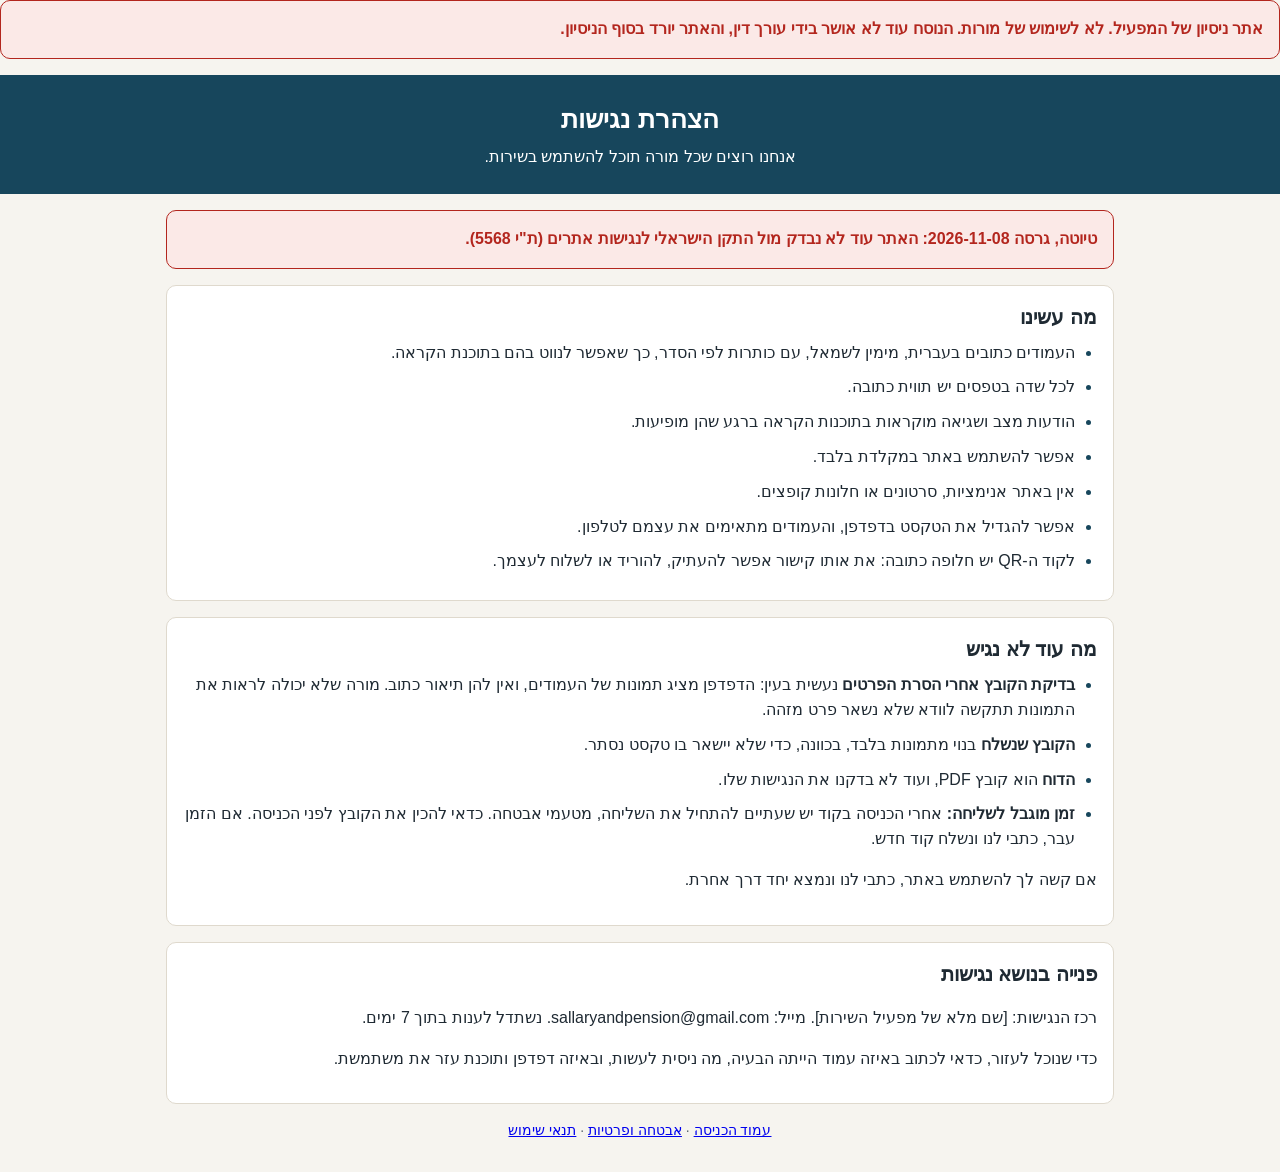
==== accessibility.html @ b9b32228 "Add files via upload" ====
<!doctype html>
<html lang="he" dir="rtl">
<head>
<meta charset="utf-8">
<meta name="robots" content="noindex, nofollow">
<meta name="viewport" content="width=device-width, initial-scale=1">
<meta name="referrer" content="no-referrer">
<!-- A page of text only: no scripts and no network. -->
<meta http-equiv="Content-Security-Policy" content="default-src 'none'; style-src 'self'; img-src 'self'; form-action 'none'; base-uri 'none'">
<title>הצהרת נגישות</title>
<link rel="stylesheet" href="style.css">
</head>
<body>
<section class="draft">אתר ניסיון של המפעיל. לא לשימוש של מורות. הנוסח עוד לא אושר בידי עורך דין, והאתר יורד בסוף הניסיון.</section>
<!-- Write only what was actually done. Don't claim conformance with ת"י 5568 until a check against it was made and
     its date is written here (נוהל_ציות_משפטי.md, sections 6 and 8). Whether the regulations apply to a free
     service run by one person is a question for the lawyer (פרטיות_ואבטחה_לקחים_מתלושי.md, item 8). -->
<header>
  <h1>הצהרת נגישות</h1>
  <p>אנחנו רוצים שכל מורה תוכל להשתמש בשירות.</p>
</header>
<main>
  <section class="draft">טיוטה, גרסה 2026-11-08: האתר עוד לא נבדק מול התקן הישראלי לנגישות אתרים (ת"י 5568).</section>

  <section>
    <h2>מה עשינו</h2>
    <ul class="points">
      <li>העמודים כתובים בעברית, מימין לשמאל, עם כותרות לפי הסדר, כך שאפשר לנווט בהם בתוכנת הקראה.</li>
      <li>לכל שדה בטפסים יש תווית כתובה.</li>
      <li>הודעות מצב ושגיאה מוקראות בתוכנות הקראה ברגע שהן מופיעות.</li>
      <li>אפשר להשתמש באתר במקלדת בלבד.</li>
      <li>אין באתר אנימציות, סרטונים או חלונות קופצים.</li>
      <li>אפשר להגדיל את הטקסט בדפדפן, והעמודים מתאימים את עצמם לטלפון.</li>
      <li>לקוד ה-QR יש חלופה כתובה: את אותו קישור אפשר להעתיק, להוריד או לשלוח לעצמך.</li>
    </ul>
  </section>

  <section>
    <h2>מה עוד לא נגיש</h2>
    <ul class="points">
      <li><strong>בדיקת הקובץ אחרי הסרת הפרטים</strong> נעשית בעין: הדפדפן מציג תמונות של העמודים, ואין להן תיאור כתוב. מורה שלא יכולה לראות את התמונות תתקשה לוודא שלא נשאר פרט מזהה.</li>
      <li><strong>הקובץ שנשלח</strong> בנוי מתמונות בלבד, בכוונה, כדי שלא יישאר בו טקסט נסתר.</li>
      <li><strong>הדוח</strong> הוא קובץ PDF, ועוד לא בדקנו את הנגישות שלו.</li>
      <li><strong>זמן מוגבל לשליחה:</strong> אחרי הכניסה בקוד יש שעתיים להתחיל את השליחה, מטעמי אבטחה. כדאי להכין את הקובץ לפני הכניסה. אם הזמן עבר, כתבי לנו ונשלח קוד חדש.</li>
    </ul>
    <p>אם קשה לך להשתמש באתר, כתבי לנו ונמצא יחד דרך אחרת.</p>
  </section>

  <section>
    <h2>פנייה בנושא נגישות</h2>
    <p>רכז הנגישות: [שם מלא של מפעיל השירות]. מייל: <span dir="ltr">sallaryandpension@gmail.com</span>. נשתדל לענות בתוך 7 ימים.</p>
    <p>כדי שנוכל לעזור, כדאי לכתוב באיזה עמוד הייתה הבעיה, מה ניסית לעשות, ובאיזה דפדפן ותוכנת עזר את משתמשת.</p>
  </section>

  <p class="footer-links"><a href="index.html">עמוד הכניסה</a> · <a href="privacy.html">אבטחה ופרטיות</a> · <a href="terms.html">תנאי שימוש</a></p>
</main>
</body>
</html>
---- style.css ----
:root { --bg: #f6f4ef; --card: #fff; --ink: #1f2a33; --muted: #5b6770; --line: #dfd9cd; --brand: #17465c;
  --gap: #b3261e; --review: #9a6700; --ok: #1a7f4b; --none: #5b6770; }
* { box-sizing: border-box; }
[hidden] { display: none !important; } /* label and a.button set display, which would otherwise beat the attribute. */
body { margin: 0; background: var(--bg); color: var(--ink); font: 16px/1.55 "Segoe UI", Arial, sans-serif; }
header { background: var(--brand); color: #fff; padding: 24px 16px; text-align: center; }
header h1 { margin: 0 0 6px; font-size: 26px; }
header p { margin: 0; }
main { max-width: 980px; margin: 0 auto; padding: 16px; }
section { background: var(--card); border: 1px solid var(--line); border-radius: 10px; padding: 16px; margin-bottom: 16px; }
h2 { margin: 0 0 8px; font-size: 20px; }
h3 { margin: 20px 0 6px; font-size: 17px; }
.notice { background: #fbf6e9; }
.hint { color: var(--muted); margin: 0 0 12px; font-size: 14px; }
.grid { display: grid; grid-template-columns: repeat(auto-fit, minmax(240px, 1fr)); gap: 12px; }
label { display: flex; flex-direction: column; gap: 4px; font-size: 14px; }
select, input[type="month"], input[type="file"], button { font: inherit; padding: 8px; border: 1px solid var(--line); border-radius: 6px; background: #fff; color: inherit; max-width: 100%; }
button { background: var(--brand); color: #fff; border: 0; cursor: pointer; margin-top: 16px; padding: 10px 16px; }
button:focus-visible, select:focus-visible, input:focus-visible { outline: 3px solid #6aa7c4; outline-offset: 2px; }
.cards { display: grid; grid-template-columns: repeat(auto-fit, minmax(130px, 1fr)); gap: 10px; margin-bottom: 12px; }
.card { border: 1px solid var(--line); border-radius: 8px; padding: 10px; text-align: center; }
.card b { display: block; font-size: 26px; }
.table-wrap { overflow-x: auto; margin-top: 12px; }
table { border-collapse: collapse; width: 100%; font-size: 14px; }
th, td { border-bottom: 1px solid var(--line); padding: 8px 6px; text-align: right; vertical-align: top; }
th { background: #efeadf; white-space: nowrap; }
td.num { direction: ltr; text-align: right; white-space: nowrap; }
.s-gap { color: var(--gap); font-weight: 600; }
.s-review { color: var(--review); font-weight: 600; }
.s-ok { color: var(--ok); }
.s-not_checked { color: var(--none); }
#status.error { color: var(--gap); font-weight: 600; }
img.page { display: block; width: 100%; max-width: 820px; margin: 12px auto; border: 1px solid var(--line); background: #fff; }
label.check { flex-direction: row; align-items: center; gap: 8px; margin-top: 12px; }
button:disabled { opacity: .5; cursor: not-allowed; }
input[type="text"], input[type="email"], input[type="tel"] { font: inherit; padding: 8px; border: 1px solid var(--line); border-radius: 6px; background: #fff; color: inherit; width: 100%; }
a.button { display: inline-block; background: var(--brand); color: #fff; border-radius: 6px; margin-top: 16px; padding: 10px 16px; text-decoration: none; }
a:focus-visible { outline: 3px solid #6aa7c4; outline-offset: 2px; }
.actions { display: flex; flex-wrap: wrap; gap: 8px; }
.link-box { background: #efeadf; border-radius: 6px; padding: 10px; overflow-wrap: anywhere; font-family: Consolas, monospace; font-size: 14px; }
canvas.qr { display: block; width: 220px; max-width: 100%; height: auto; margin: 16px auto 8px; }
progress { display: block; width: 100%; margin-top: 12px; }
.fields { display: grid; gap: 12px; max-width: 420px; }
.trap { position: absolute; width: 1px; height: 1px; overflow: hidden; clip-path: inset(50%); opacity: 0; pointer-events: none; } /* Moving it off screen would widen a right-to-left page. */
.draft { background: #fbe9e7; border: 1px solid var(--gap); color: var(--gap); font-weight: 600; }
.consent p { margin: 0 0 10px; }
ul.points, ol.steps { margin: 0; padding-inline-start: 22px; }
ul.points li, ol.steps li { margin-bottom: 10px; }
ul.points li::marker { color: var(--brand); }
ol.steps li::marker { color: var(--brand); font-weight: 700; }
.footer-links { text-align: center; font-size: 14px; color: var(--muted); }
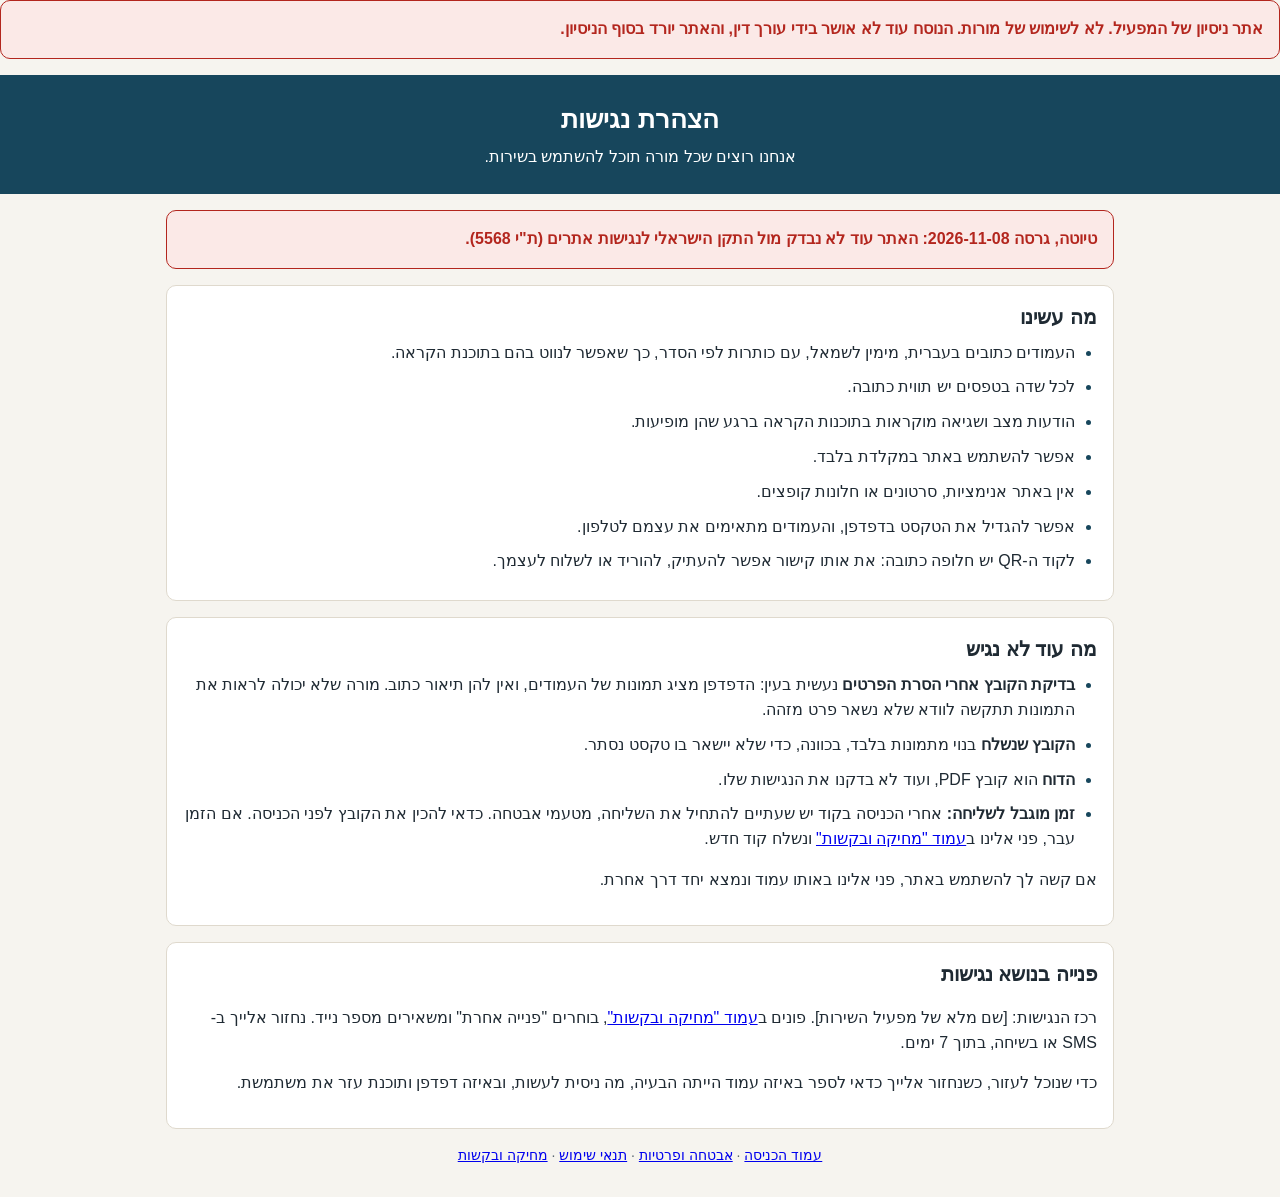
==== commit 4c0ce3e0: "Add files via upload" ====
--- a/accessibility.html
+++ b/accessibility.html
@@ -41,18 +41,18 @@
       <li><strong>בדיקת הקובץ אחרי הסרת הפרטים</strong> נעשית בעין: הדפדפן מציג תמונות של העמודים, ואין להן תיאור כתוב. מורה שלא יכולה לראות את התמונות תתקשה לוודא שלא נשאר פרט מזהה.</li>
       <li><strong>הקובץ שנשלח</strong> בנוי מתמונות בלבד, בכוונה, כדי שלא יישאר בו טקסט נסתר.</li>
       <li><strong>הדוח</strong> הוא קובץ PDF, ועוד לא בדקנו את הנגישות שלו.</li>
-      <li><strong>זמן מוגבל לשליחה:</strong> אחרי הכניסה בקוד יש שעתיים להתחיל את השליחה, מטעמי אבטחה. כדאי להכין את הקובץ לפני הכניסה. אם הזמן עבר, כתבי לנו ונשלח קוד חדש.</li>
+      <li><strong>זמן מוגבל לשליחה:</strong> אחרי הכניסה בקוד יש שעתיים להתחיל את השליחה, מטעמי אבטחה. כדאי להכין את הקובץ לפני הכניסה. אם הזמן עבר, פני אלינו ב<a href="delete.html">עמוד "מחיקה ובקשות"</a> ונשלח קוד חדש.</li>
     </ul>
-    <p>אם קשה לך להשתמש באתר, כתבי לנו ונמצא יחד דרך אחרת.</p>
+    <p>אם קשה לך להשתמש באתר, פני אלינו באותו עמוד ונמצא יחד דרך אחרת.</p>
   </section>
 
   <section>
     <h2>פנייה בנושא נגישות</h2>
-    <p>רכז הנגישות: [שם מלא של מפעיל השירות]. מייל: <span dir="ltr">sallaryandpension@gmail.com</span>. נשתדל לענות בתוך 7 ימים.</p>
-    <p>כדי שנוכל לעזור, כדאי לכתוב באיזה עמוד הייתה הבעיה, מה ניסית לעשות, ובאיזה דפדפן ותוכנת עזר את משתמשת.</p>
+    <p>רכז הנגישות: [שם מלא של מפעיל השירות]. פונים ב<a href="delete.html">עמוד "מחיקה ובקשות"</a>, בוחרים "פנייה אחרת" ומשאירים מספר נייד. נחזור אלייך ב-SMS או בשיחה, בתוך 7 ימים.</p>
+    <p>כדי שנוכל לעזור, כשנחזור אלייך כדאי לספר באיזה עמוד הייתה הבעיה, מה ניסית לעשות, ובאיזה דפדפן ותוכנת עזר את משתמשת.</p>
   </section>
 
-  <p class="footer-links"><a href="index.html">עמוד הכניסה</a> · <a href="privacy.html">אבטחה ופרטיות</a> · <a href="terms.html">תנאי שימוש</a></p>
+  <p class="footer-links"><a href="index.html">עמוד הכניסה</a> · <a href="privacy.html">אבטחה ופרטיות</a> · <a href="terms.html">תנאי שימוש</a> · <a href="delete.html">מחיקה ובקשות</a></p>
 </main>
 </body>
 </html>
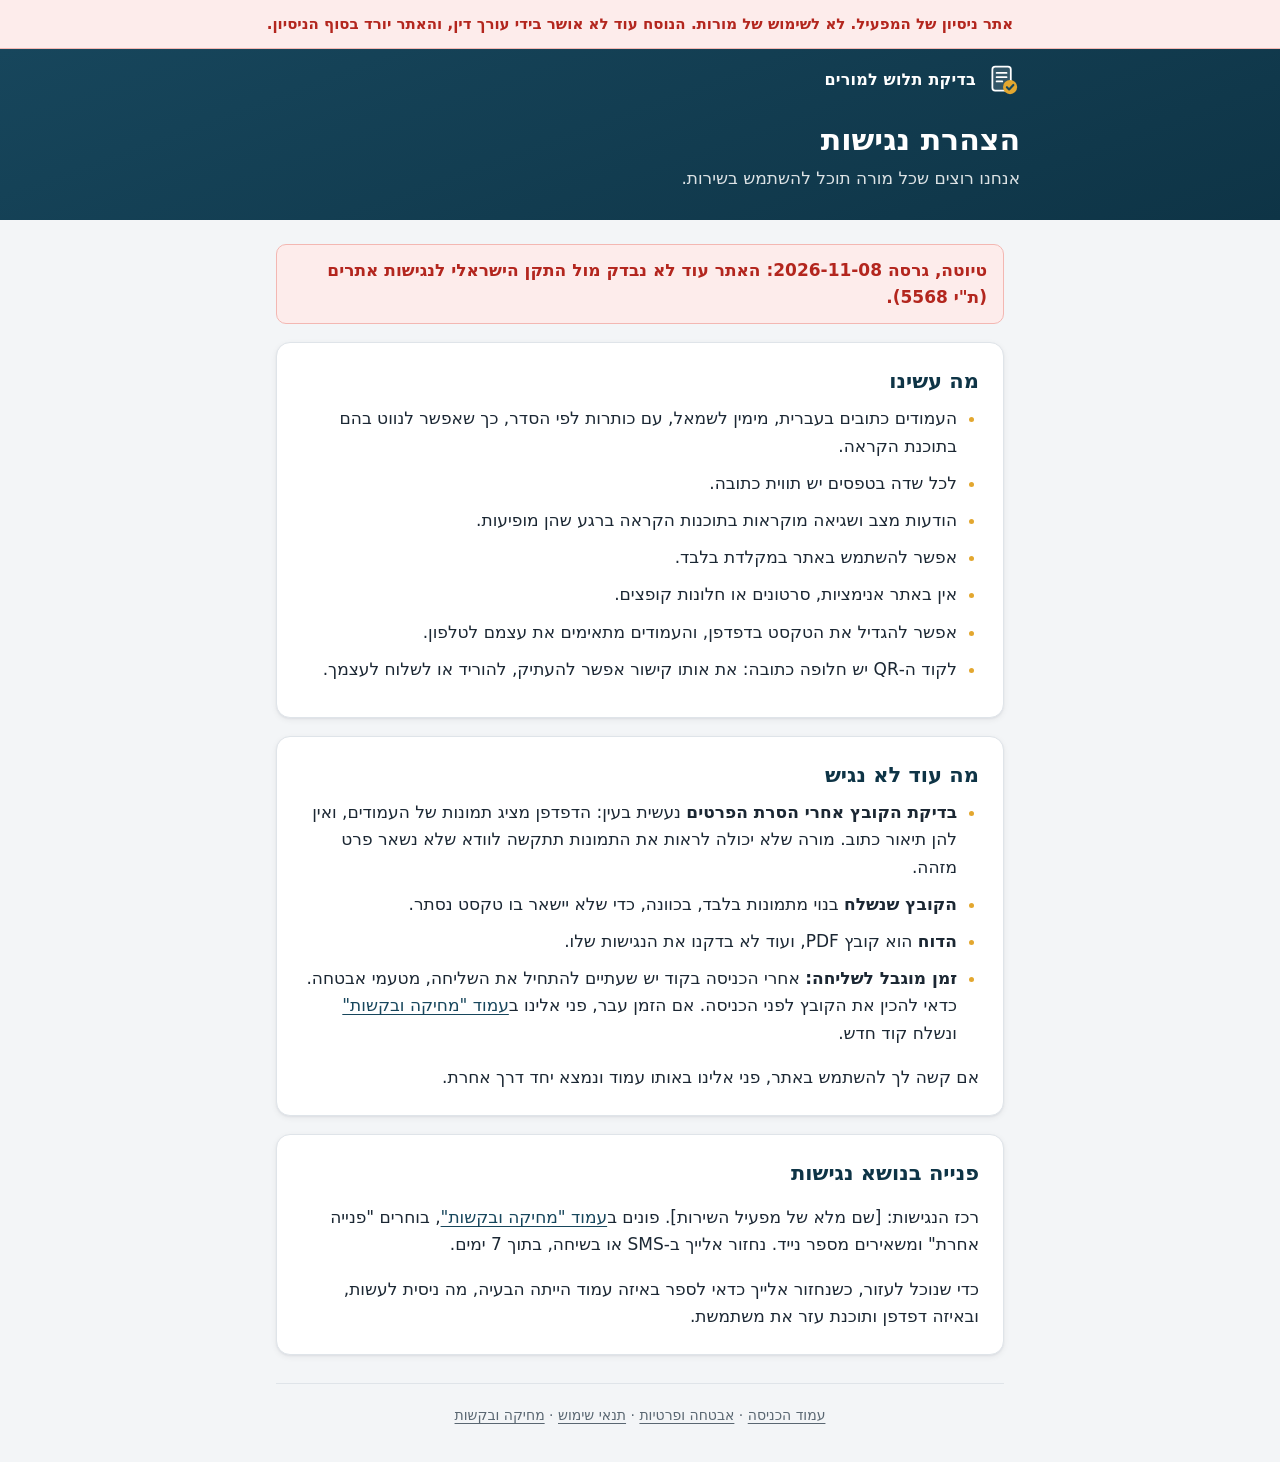
==== commit 5702ae8e: "Add files via upload" ====
--- a/accessibility.html
+++ b/accessibility.html
@@ -16,6 +16,7 @@
      its date is written here (נוהל_ציות_משפטי.md, sections 6 and 8). Whether the regulations apply to a free
      service run by one person is a question for the lawyer (פרטיות_ואבטחה_לקחים_מתלושי.md, item 8). -->
 <header>
+  <div class="brandbar"><img src="logo.svg" alt="" width="34" height="34"><span>בדיקת תלוש למורים</span></div>
   <h1>הצהרת נגישות</h1>
   <p>אנחנו רוצים שכל מורה תוכל להשתמש בשירות.</p>
 </header>
--- a/style.css
+++ b/style.css
@@ -1,51 +1,236 @@
-:root { --bg: #f6f4ef; --card: #fff; --ink: #1f2a33; --muted: #5b6770; --line: #dfd9cd; --brand: #17465c;
-  --gap: #b3261e; --review: #9a6700; --ok: #1a7f4b; --none: #5b6770; }
+/* One stylesheet for every page. System fonts only: a web font would add a provider that sees the teachers' IP
+   address, and the CSP allows styles from this site alone (no inline styles either). */
+:root {
+  --bg: #f3f5f7; --card: #fff; --ink: #1b2733; --muted: #5a6772; --line: #dfe4e9; --line-strong: #c5cdd5;
+  --brand: #17465c; --brand-dark: #0e3446; --brand-soft: #e7f0f4; --brand-ring: #9cc3d5;
+  --accent: #e3a72f; --accent-soft: #fff5df;
+  --gap: #b3261e; --gap-soft: #fdeceb; --review: #8a5a00; --ok: #1a7f4b; --ok-soft: #e7f5ee; --none: #5a6772;
+  --radius: 14px; --radius-sm: 10px;
+  --shadow: 0 1px 2px rgba(16, 24, 40, .05), 0 2px 6px rgba(16, 24, 40, .06);
+}
 * { box-sizing: border-box; }
 [hidden] { display: none !important; } /* label and a.button set display, which would otherwise beat the attribute. */
-body { margin: 0; background: var(--bg); color: var(--ink); font: 16px/1.55 "Segoe UI", Arial, sans-serif; }
-header { background: var(--brand); color: #fff; padding: 24px 16px; text-align: center; }
-header h1 { margin: 0 0 6px; font-size: 26px; }
-header p { margin: 0; }
-main { max-width: 980px; margin: 0 auto; padding: 16px; }
-section { background: var(--card); border: 1px solid var(--line); border-radius: 10px; padding: 16px; margin-bottom: 16px; }
-h2 { margin: 0 0 8px; font-size: 20px; }
-h3 { margin: 20px 0 6px; font-size: 17px; }
-.notice { background: #fbf6e9; }
-.hint { color: var(--muted); margin: 0 0 12px; font-size: 14px; }
+
+body {
+  margin: 0; background: var(--bg); color: var(--ink);
+  font: 17px/1.6 system-ui, "Segoe UI", "Noto Sans Hebrew", Arial, sans-serif;
+  -webkit-text-size-adjust: 100%;
+}
+a { color: var(--brand); text-underline-offset: 3px; }
+a:hover { color: var(--brand-dark); }
+strong { font-weight: 650; }
+
+/* Header: brand bar, page title, and on the five steps a step bar. */
+header {
+  background: linear-gradient(160deg, var(--brand) 0%, var(--brand-dark) 100%); color: #fff;
+  padding: 0 16px 28px;
+}
+header > * { max-width: 760px; margin-inline: auto; }
+.brandbar { display: flex; align-items: center; gap: 10px; padding: 14px 0 18px; font-weight: 650; font-size: 16px; letter-spacing: .2px; }
+.brandbar img { width: 34px; height: 34px; }
+header h1 { margin: 6px auto 6px; font-size: 30px; line-height: 1.25; font-weight: 700; }
+header p { margin-top: 0; margin-bottom: 0; color: rgba(255, 255, 255, .86); }
+header p strong { color: #fff; }
+
+ol.stepper { list-style: none; display: flex; gap: 6px; padding: 0; margin-top: 22px; margin-bottom: 0; counter-reset: step; }
+ol.stepper li {
+  flex: 1; counter-increment: step; display: flex; flex-direction: column; align-items: center; gap: 6px;
+  font-size: 13px; color: rgba(255, 255, 255, .7); text-align: center; position: relative;
+}
+ol.stepper li::before {
+  content: counter(step); width: 30px; height: 30px; border-radius: 50%; display: grid; place-items: center;
+  font-weight: 700; font-size: 14px; border: 2px solid rgba(255, 255, 255, .45); color: #fff; background: transparent;
+  position: relative; z-index: 1;
+}
+ol.stepper li + li::after { /* The line to the previous step, which in right-to-left is on the right. */
+  content: ""; position: absolute; top: 15px; inset-inline-end: calc(50% + 18px); width: calc(100% - 30px);
+  height: 2px; background: rgba(255, 255, 255, .3);
+}
+ol.stepper li.done { color: rgba(255, 255, 255, .9); }
+ol.stepper li.done::before { content: "✓"; background: rgba(255, 255, 255, .18); border-color: rgba(255, 255, 255, .8); }
+ol.stepper li[aria-current="step"] { color: #fff; font-weight: 650; }
+ol.stepper li[aria-current="step"]::before { background: var(--accent); border-color: var(--accent); color: var(--brand-dark); }
+
+/* Layout and cards. */
+main { max-width: 760px; margin: 0 auto; padding: 24px 16px 8px; }
+main.wide { max-width: 980px; }
+section {
+  background: var(--card); border: 1px solid var(--line); border-radius: var(--radius); box-shadow: var(--shadow);
+  padding: 24px; margin-bottom: 18px;
+}
+h2 { margin: 0 0 10px; font-size: 21px; line-height: 1.35; font-weight: 700; color: var(--brand-dark); }
+h3 { margin: 22px 0 6px; font-size: 17px; }
+section > p:last-child, section > ul:last-child, section > ol:last-child { margin-bottom: 0; }
+section > p:first-child { margin-top: 0; }
+.hint { color: var(--muted); margin: 0 0 14px; font-size: 15px; }
 .grid { display: grid; grid-template-columns: repeat(auto-fit, minmax(240px, 1fr)); gap: 12px; }
-label { display: flex; flex-direction: column; gap: 4px; font-size: 14px; }
-select, input[type="month"], input[type="file"], button { font: inherit; padding: 8px; border: 1px solid var(--line); border-radius: 6px; background: #fff; color: inherit; max-width: 100%; }
-button { background: var(--brand); color: #fff; border: 0; cursor: pointer; margin-top: 16px; padding: 10px 16px; }
-button:focus-visible, select:focus-visible, input:focus-visible { outline: 3px solid #6aa7c4; outline-offset: 2px; }
+
+/* Callouts. */
+.notice {
+  background: var(--accent-soft); border: 1px solid #f1d9a6; border-inline-start: 4px solid var(--accent);
+  border-radius: var(--radius-sm); padding: 14px 16px; margin: 12px 0;
+}
+.notice p { margin: 0 0 8px; }
+.notice p:last-child { margin-bottom: 0; }
+.notice.consent {
+  background: #f8fafb; border: 1px solid var(--line); border-inline-start: 4px solid var(--brand);
+  font-size: 15px; line-height: 1.65; margin-top: 0; margin-bottom: 24px;
+}
+.notice.consent h2 { font-size: 19px; }
+.draft {
+  background: var(--gap-soft); border: 1px solid #f3b7b2; color: var(--gap); font-weight: 600; box-shadow: none;
+  border-radius: var(--radius-sm); padding: 12px 16px;
+}
+body > .draft { border-radius: 0; border-width: 0 0 1px; margin: 0; text-align: center; font-size: 15px; }
+
+[role="status"]:not(:empty) {
+  background: var(--brand-soft); border-inline-start: 4px solid var(--brand); border-radius: var(--radius-sm);
+  padding: 10px 14px; margin: 14px 0 0; font-size: 15px;
+}
+[role="status"].error { background: var(--gap-soft); border-inline-start-color: var(--gap); color: var(--gap); font-weight: 600; }
+#status.error { color: var(--gap); font-weight: 600; }
+
+/* Forms. */
+label { display: flex; flex-direction: column; gap: 6px; font-size: 15px; font-weight: 600; color: var(--ink); }
+.fields { display: grid; gap: 16px; max-width: 440px; margin-top: 6px; }
+input[type="text"], input[type="email"], input[type="tel"], input[type="month"], select {
+  font: inherit; font-weight: 400; min-height: 48px; padding: 10px 14px; width: 100%; max-width: 100%;
+  border: 1.5px solid var(--line-strong); border-radius: var(--radius-sm); background: #fff; color: inherit;
+  transition: border-color .15s, box-shadow .15s;
+}
+input[type="text"]:hover, input[type="tel"]:hover, select:hover { border-color: #9aa7b3; }
+input:focus, select:focus { outline: none; border-color: var(--brand); box-shadow: 0 0 0 4px var(--brand-soft); }
+input[dir="ltr"] { text-align: left; }
+select { appearance: auto; }
+
+input[type="file"] {
+  font: inherit; font-size: 15px; width: 100%; max-width: 100%; padding: 22px 16px; color: var(--muted);
+  border: 2px dashed var(--line-strong); border-radius: var(--radius); background: #f8fafb; cursor: pointer;
+}
+input[type="file"]:hover { border-color: var(--brand); background: var(--brand-soft); }
+input[type="file"]::file-selector-button {
+  font: inherit; font-weight: 600; margin-inline-end: 14px; padding: 10px 18px; border-radius: var(--radius-sm);
+  border: 1.5px solid var(--brand); background: #fff; color: var(--brand); cursor: pointer;
+}
+
+/* The file field as a large choice area. The input stays focusable and clickable for keyboards and screen readers,
+   only out of sight; the label around it opens the picker. */
+label.dropzone {
+  position: relative; display: flex; flex-direction: column; align-items: center; gap: 4px; text-align: center;
+  padding: 30px 16px; border: 2px dashed var(--line-strong); border-radius: var(--radius); background: #f8fafb;
+  cursor: pointer; transition: border-color .15s, background .15s;
+}
+label.dropzone:hover, label.dropzone:focus-within { border-color: var(--brand); background: var(--brand-soft); }
+label.dropzone input { position: absolute; inset: 0; width: 100%; height: 100%; opacity: 0; cursor: pointer; }
+label.dropzone .dz-title {
+  display: inline-flex; align-items: center; min-height: 48px; padding: 11px 24px; border-radius: var(--radius-sm);
+  background: var(--brand); color: #fff; font-weight: 650;
+}
+label.dropzone .dz-hint { font-weight: 400; font-size: 14px; color: var(--muted); margin-top: 6px; }
+
+label.check {
+  flex-direction: row; align-items: flex-start; gap: 12px; margin-top: 16px; padding: 14px 16px;
+  font-weight: 500; line-height: 1.5; border: 1.5px solid var(--line); border-radius: var(--radius-sm);
+  background: #f8fafb; cursor: pointer;
+}
+label.check:hover { border-color: var(--line-strong); }
+label.check:has(input:checked) { border-color: var(--brand); background: var(--brand-soft); }
+label.check input { width: 20px; height: 20px; margin: 2px 0 0; flex: none; accent-color: var(--brand); cursor: pointer; }
+
+/* Buttons: the main action is filled, others in a row are outlined. */
+button, a.button {
+  font: inherit; font-weight: 650; display: inline-flex; align-items: center; justify-content: center; gap: 8px;
+  min-height: 48px; padding: 11px 24px; margin-top: 18px; border-radius: var(--radius-sm); border: 1.5px solid var(--brand);
+  background: var(--brand); color: #fff; cursor: pointer; text-decoration: none; max-width: 100%;
+  transition: background .15s, border-color .15s, box-shadow .15s;
+}
+button:hover, a.button:hover { background: var(--brand-dark); border-color: var(--brand-dark); color: #fff; }
+button:disabled, button:disabled:hover {
+  background: #c9d1d8; border-color: #c9d1d8; color: #fff; cursor: not-allowed; opacity: 1;
+}
+.actions { display: flex; flex-wrap: wrap; gap: 10px; }
+.actions button, .actions a.button, button.secondary { margin-top: 18px; background: #fff; color: var(--brand); }
+.actions button:hover, .actions a.button:hover, button.secondary:hover { background: var(--brand-soft); color: var(--brand-dark); }
+.actions button.primary { background: var(--brand); color: #fff; }
+.actions button.primary:hover { background: var(--brand-dark); color: #fff; }
+.actions button:disabled, button.secondary:disabled { background: #fff; color: #9aa7b3; border-color: #d3dae0; }
+button.danger { background: var(--gap); border-color: var(--gap); }
+button.danger:hover { background: #8f1e18; border-color: #8f1e18; }
+button.danger:disabled { background: #e6c4c1; border-color: #e6c4c1; }
+button:focus-visible, a:focus-visible, input:focus-visible, select:focus-visible, label.check:focus-within {
+  outline: 3px solid var(--brand-ring); outline-offset: 2px;
+}
+
+/* Send and report pages. */
+.link-box {
+  background: #f1f5f7; border: 1.5px dashed var(--line-strong); border-radius: var(--radius-sm); padding: 12px 14px;
+  overflow-wrap: anywhere; font-family: ui-monospace, Consolas, monospace; font-size: 14px; color: var(--brand-dark);
+}
+canvas.qr {
+  display: block; width: 200px; max-width: 100%; height: auto; margin: 20px auto 8px; padding: 10px;
+  background: #fff; border: 1px solid var(--line); border-radius: var(--radius-sm);
+}
+progress { display: block; width: 100%; height: 10px; margin-top: 16px; accent-color: var(--brand); }
+img.page {
+  display: block; width: 100%; max-width: 820px; margin: 16px auto; border: 1px solid var(--line);
+  border-radius: 6px; background: #fff; box-shadow: var(--shadow);
+}
+#pages { margin-top: 8px; }
+
+/* Text pages. */
+ul.points, ol.steps { margin: 0; padding-inline-start: 22px; }
+ul.points li, ol.steps li { margin-bottom: 10px; }
+ul.points li::marker { color: var(--accent); }
+ol.steps li::marker { color: var(--brand); font-weight: 700; }
+.consent p { margin: 0 0 10px; }
+
+/* Tables (privacy page, and the local check page). */
+.table-wrap { overflow-x: auto; margin-top: 12px; border: 1px solid var(--line); border-radius: var(--radius-sm); }
+table { border-collapse: collapse; width: 100%; font-size: 15px; }
+th, td { border-bottom: 1px solid var(--line); padding: 10px 12px; text-align: right; vertical-align: top; }
+tr:last-child td { border-bottom: 0; }
+th { background: var(--brand-soft); color: var(--brand-dark); white-space: nowrap; font-weight: 650; }
+tbody tr:nth-child(even) td { background: #fafbfc; }
+td.num { direction: ltr; text-align: right; white-space: nowrap; }
 .cards { display: grid; grid-template-columns: repeat(auto-fit, minmax(130px, 1fr)); gap: 10px; margin-bottom: 12px; }
-.card { border: 1px solid var(--line); border-radius: 8px; padding: 10px; text-align: center; }
+.card { border: 1px solid var(--line); border-radius: var(--radius-sm); padding: 12px; text-align: center; background: #fff; }
 .card b { display: block; font-size: 26px; }
-.table-wrap { overflow-x: auto; margin-top: 12px; }
-table { border-collapse: collapse; width: 100%; font-size: 14px; }
-th, td { border-bottom: 1px solid var(--line); padding: 8px 6px; text-align: right; vertical-align: top; }
-th { background: #efeadf; white-space: nowrap; }
-td.num { direction: ltr; text-align: right; white-space: nowrap; }
 .s-gap { color: var(--gap); font-weight: 600; }
 .s-review { color: var(--review); font-weight: 600; }
 .s-ok { color: var(--ok); }
 .s-not_checked { color: var(--none); }
-#status.error { color: var(--gap); font-weight: 600; }
-img.page { display: block; width: 100%; max-width: 820px; margin: 12px auto; border: 1px solid var(--line); background: #fff; }
-label.check { flex-direction: row; align-items: center; gap: 8px; margin-top: 12px; }
-button:disabled { opacity: .5; cursor: not-allowed; }
-input[type="text"], input[type="email"], input[type="tel"] { font: inherit; padding: 8px; border: 1px solid var(--line); border-radius: 6px; background: #fff; color: inherit; width: 100%; }
-a.button { display: inline-block; background: var(--brand); color: #fff; border-radius: 6px; margin-top: 16px; padding: 10px 16px; text-decoration: none; }
-a:focus-visible { outline: 3px solid #6aa7c4; outline-offset: 2px; }
-.actions { display: flex; flex-wrap: wrap; gap: 8px; }
-.link-box { background: #efeadf; border-radius: 6px; padding: 10px; overflow-wrap: anywhere; font-family: Consolas, monospace; font-size: 14px; }
-canvas.qr { display: block; width: 220px; max-width: 100%; height: auto; margin: 16px auto 8px; }
-progress { display: block; width: 100%; margin-top: 12px; }
-.fields { display: grid; gap: 12px; max-width: 420px; }
-.trap { position: absolute; width: 1px; height: 1px; overflow: hidden; clip-path: inset(50%); opacity: 0; pointer-events: none; } /* Moving it off screen would widen a right-to-left page. */
-.draft { background: #fbe9e7; border: 1px solid var(--gap); color: var(--gap); font-weight: 600; }
-.consent p { margin: 0 0 10px; }
-ul.points, ol.steps { margin: 0; padding-inline-start: 22px; }
-ul.points li, ol.steps li { margin-bottom: 10px; }
-ul.points li::marker { color: var(--brand); }
-ol.steps li::marker { color: var(--brand); font-weight: 700; }
-.footer-links { text-align: center; font-size: 14px; color: var(--muted); }
+
+/* The hidden field for robots. Moving it off screen would widen a right-to-left page. */
+.trap { position: absolute; width: 1px; height: 1px; overflow: hidden; clip-path: inset(50%); opacity: 0; pointer-events: none; }
+
+.footer-links {
+  text-align: center; font-size: 14px; color: var(--muted); margin: 28px 0 0; padding: 20px 0 28px;
+  border-top: 1px solid var(--line);
+}
+.footer-links a { color: var(--muted); }
+.footer-links a:hover { color: var(--brand); }
+
+@media (max-width: 560px) {
+  body { font-size: 16px; }
+  header { padding-bottom: 22px; }
+  header h1 { font-size: 24px; }
+  main { padding: 16px 12px 4px; }
+  section { padding: 18px 16px; border-radius: 12px; }
+  h2 { font-size: 19px; }
+  ol.stepper li { font-size: 11.5px; }
+  ol.stepper li::before { width: 26px; height: 26px; font-size: 13px; }
+  ol.stepper li + li::after { top: 13px; inset-inline-end: calc(50% + 16px); width: calc(100% - 26px); }
+  button, a.button { width: 100%; }
+  .actions button, .actions a.button { flex: 1 1 140px; width: auto; }
+  /* Text tables (class "stack") turn into one card per row: the first cell is its title. */
+  .table-wrap.stack { border: 0; overflow: visible; }
+  .stack table, .stack tbody, .stack tr, .stack td { display: block; width: 100%; }
+  .stack thead { display: none; }
+  .stack tr { border: 1px solid var(--line); border-radius: var(--radius-sm); padding: 10px 14px; margin-bottom: 10px; background: #fff; }
+  .stack tbody tr:nth-child(even) td { background: transparent; }
+  .stack td { border: 0; padding: 2px 0; }
+  .stack td:first-child { font-weight: 650; color: var(--brand-dark); padding-bottom: 6px; }
+  .stack td + td { color: var(--muted); font-size: 15px; }
+}
+
+@media (prefers-reduced-motion: reduce) { * { transition: none !important; } }
